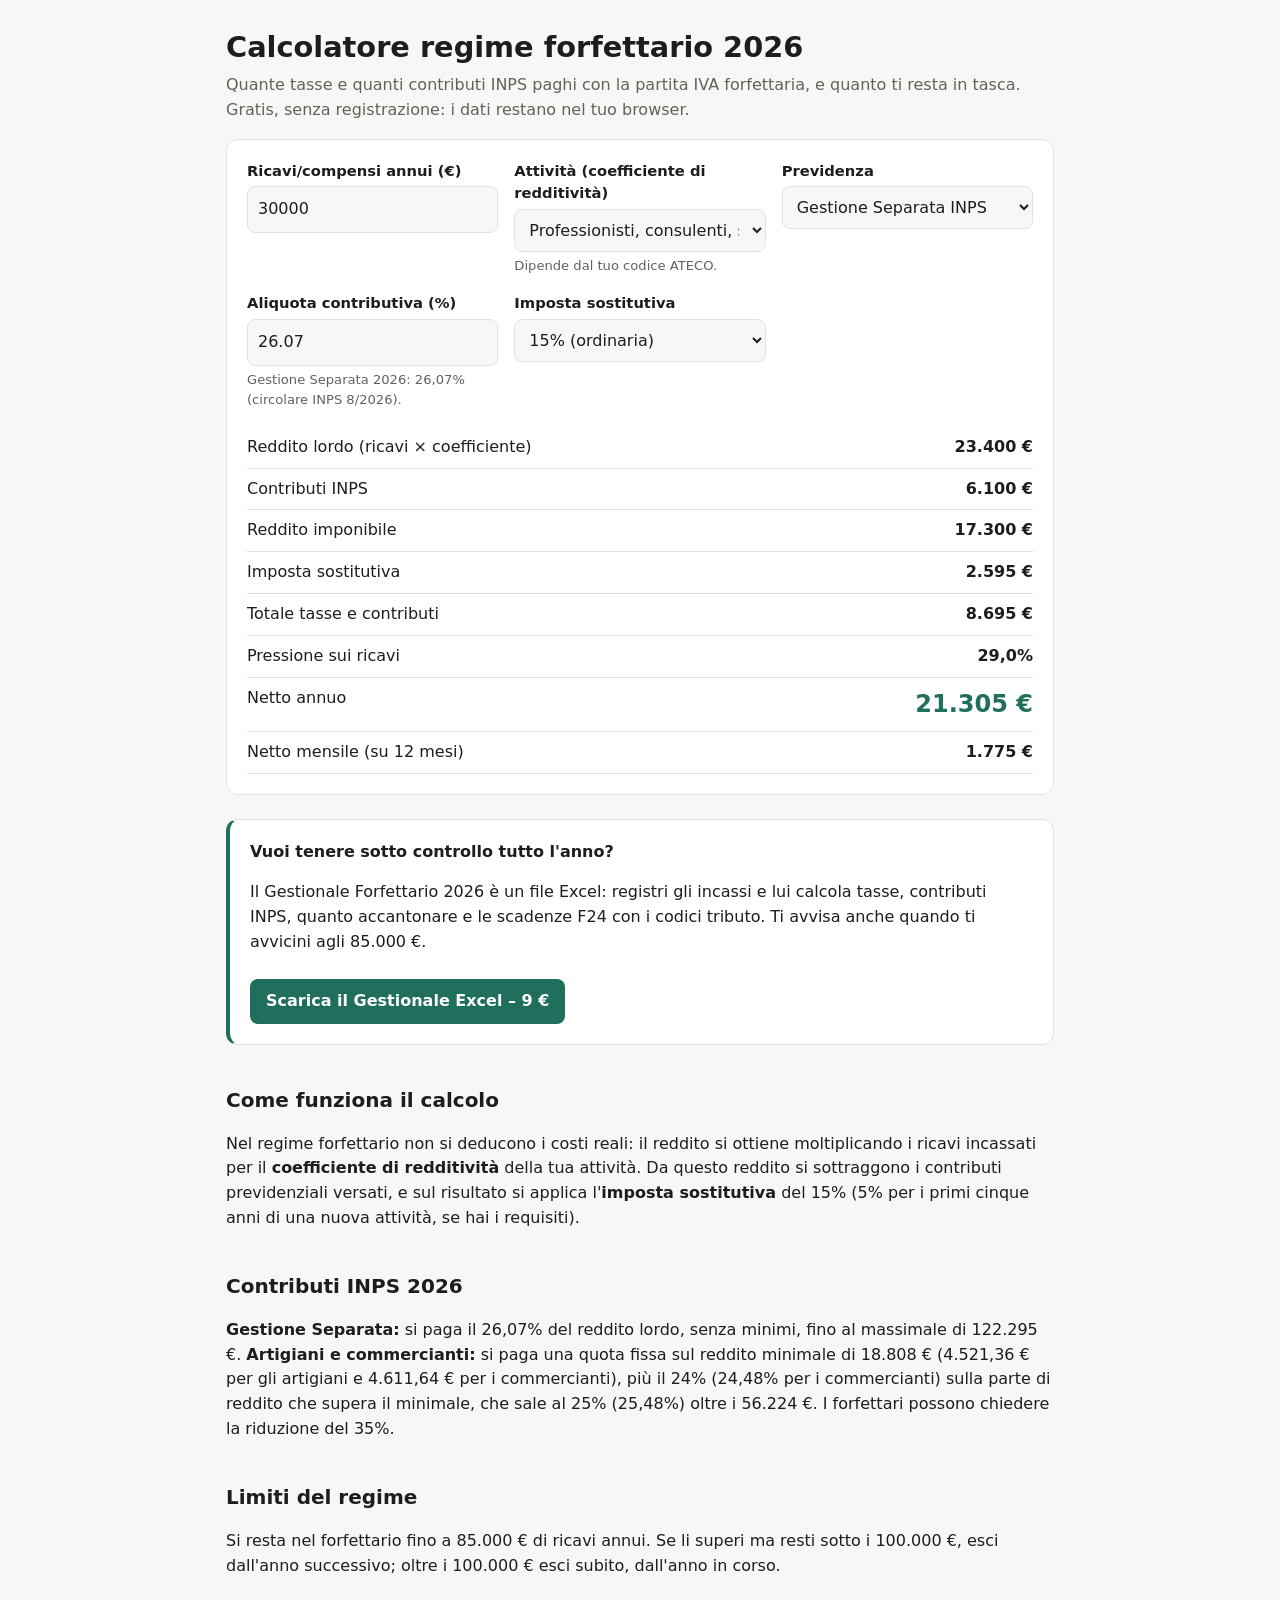
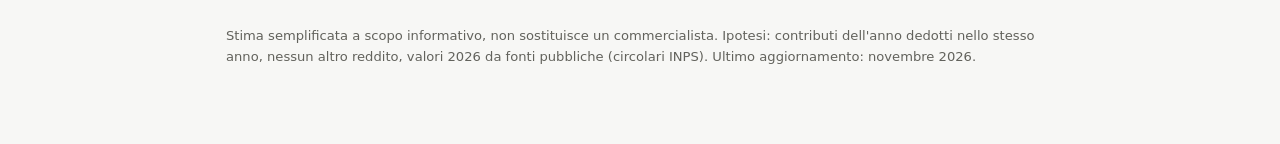
==== index.html @ e67f5d3a "Link al Gestionale Forfettario 2026 su Gumroad" ====
<!doctype html>
<html lang="it">
<head>
<meta charset="utf-8">
<meta name="viewport" content="width=device-width, initial-scale=1">
<title>Calcolatore Regime Forfettario 2026: tasse, INPS e netto</title>
<meta name="description" content="Calcola gratis tasse e contributi INPS nel regime forfettario 2026: imposta sostitutiva 5% o 15%, Gestione Separata, artigiani e commercianti con riduzione 35%, netto mensile.">
<style>
:root{--bg:#f7f7f5;--card:#fff;--ink:#1d1d1b;--mute:#62625c;--line:#e3e3de;--accent:#1f6f5c;--warn:#a5481b}
@media (prefers-color-scheme:dark){:root{--bg:#161615;--card:#20201e;--ink:#ecece8;--mute:#a3a39b;--line:#33332f;--accent:#5cc2a6;--warn:#f0905e}}
*{box-sizing:border-box}
body{margin:0;background:var(--bg);color:var(--ink);font:16px/1.55 system-ui,-apple-system,"Segoe UI",Roboto,sans-serif}
main{max-width:860px;margin:0 auto;padding:24px 16px 64px}
h1{font-size:1.8rem;line-height:1.2;margin:.2em 0 .3em}
h2{font-size:1.25rem;margin:2em 0 .5em}
p.lead{color:var(--mute);margin-top:0}
.card{background:var(--card);border:1px solid var(--line);border-radius:12px;padding:20px}
.grid{display:grid;grid-template-columns:repeat(auto-fit,minmax(240px,1fr));gap:16px}
label{display:block;font-weight:600;font-size:.92rem;margin-bottom:4px}
input,select{width:100%;padding:10px;border:1px solid var(--line);border-radius:8px;background:var(--bg);color:var(--ink);font:inherit}
.check{display:flex;gap:8px;align-items:center;font-weight:400}
.check input{width:auto}
.hint{font-size:.82rem;color:var(--mute);margin-top:4px}
.results{margin-top:16px}
.row{display:flex;justify-content:space-between;padding:8px 0;border-bottom:1px solid var(--line);gap:12px}
.row:last-child{border-bottom:0}
.big{font-size:1.5rem;font-weight:700;color:var(--accent)}
.warn{color:var(--warn);font-weight:600}
.cta{margin-top:24px;border-left:4px solid var(--accent)}
.cta a{display:inline-block;margin-top:8px;background:var(--accent);color:#fff;padding:10px 16px;border-radius:8px;text-decoration:none;font-weight:600}
footer{margin-top:48px;font-size:.82rem;color:var(--mute)}
[hidden]{display:none!important}
</style>
</head>
<body>
<main>
<h1>Calcolatore regime forfettario 2026</h1>
<p class="lead">Quante tasse e quanti contributi INPS paghi con la partita IVA forfettaria, e quanto ti resta in tasca. Gratis, senza registrazione: i dati restano nel tuo browser.</p>

<div class="card">
  <div class="grid">
    <div>
      <label for="ricavi">Ricavi/compensi annui (€)</label>
      <input id="ricavi" type="number" min="0" step="100" value="30000" inputmode="decimal">
    </div>
    <div>
      <label for="coef">Attività (coefficiente di redditività)</label>
      <select id="coef">
        <option value="78" selected>Professionisti, consulenti, sanità, istruzione (78%)</option>
        <option value="67">Altre attività economiche (67%)</option>
        <option value="86">Costruzioni e attività immobiliari (86%)</option>
        <option value="62">Intermediari del commercio (62%)</option>
        <option value="40">Commercio ingrosso/dettaglio, alloggio e ristorazione (40%)</option>
        <option value="54">Commercio ambulante non alimentare (54%)</option>
        <option value="40.01">Commercio ambulante alimentare (40%)</option>
      </select>
      <div class="hint">Dipende dal tuo codice ATECO.</div>
    </div>
    <div>
      <label for="cassa">Previdenza</label>
      <select id="cassa">
        <option value="gs" selected>Gestione Separata INPS</option>
        <option value="art">Artigiani INPS</option>
        <option value="com">Commercianti INPS</option>
        <option value="altra">Cassa professionale (aliquota personalizzata)</option>
      </select>
    </div>
    <div id="boxAliq">
      <label for="aliq">Aliquota contributiva (%)</label>
      <input id="aliq" type="number" min="0" max="40" step="0.01" value="26.07">
      <div class="hint" id="aliqHint"></div>
    </div>
    <div id="boxRid" hidden>
      <label class="check"><input id="rid" type="checkbox"> Riduzione contributiva del 35%</label>
      <div class="hint">Va richiesta all'INPS. Riduce anche la pensione futura.</div>
    </div>
    <div>
      <label for="imp">Imposta sostitutiva</label>
      <select id="imp">
        <option value="15" selected>15% (ordinaria)</option>
        <option value="5">5% (primi 5 anni, nuova attività)</option>
      </select>
    </div>
  </div>

  <div class="results" aria-live="polite">
    <div class="row"><span>Reddito lordo (ricavi × coefficiente)</span><strong id="oLordo"></strong></div>
    <div class="row"><span>Contributi INPS</span><strong id="oContr"></strong></div>
    <div class="row"><span>Reddito imponibile</span><strong id="oImpon"></strong></div>
    <div class="row"><span>Imposta sostitutiva</span><strong id="oImp"></strong></div>
    <div class="row"><span>Totale tasse e contributi</span><strong id="oTot"></strong></div>
    <div class="row"><span>Pressione sui ricavi</span><strong id="oPerc"></strong></div>
    <div class="row"><span>Netto annuo</span><span class="big" id="oNetto"></span></div>
    <div class="row"><span>Netto mensile (su 12 mesi)</span><strong id="oMese"></strong></div>
    <p class="warn" id="oWarn" hidden></p>
  </div>
</div>

<div class="card cta" id="cta" hidden>
  <strong>Vuoi tenere sotto controllo tutto l'anno?</strong>
  <p>Il Gestionale Forfettario 2026 è un file Excel: registri gli incassi e lui calcola tasse, contributi INPS, quanto accantonare e le scadenze F24 con i codici tributo. Ti avvisa anche quando ti avvicini agli 85.000 €.</p>
  <a id="ctaLink" href="#">Scarica il Gestionale Excel – 9 €</a>
</div>

<h2>Come funziona il calcolo</h2>
<p>Nel regime forfettario non si deducono i costi reali: il reddito si ottiene moltiplicando i ricavi incassati per il <strong>coefficiente di redditività</strong> della tua attività. Da questo reddito si sottraggono i contributi previdenziali versati, e sul risultato si applica l'<strong>imposta sostitutiva</strong> del 15% (5% per i primi cinque anni di una nuova attività, se hai i requisiti).</p>
<h2>Contributi INPS 2026</h2>
<p><strong>Gestione Separata:</strong> si paga il 26,07% del reddito lordo, senza minimi, fino al massimale di 122.295 €. <strong>Artigiani e commercianti:</strong> si paga una quota fissa sul reddito minimale di 18.808 € (4.521,36 € per gli artigiani e 4.611,64 € per i commercianti), più il 24% (24,48% per i commercianti) sulla parte di reddito che supera il minimale, che sale al 25% (25,48%) oltre i 56.224 €. I forfettari possono chiedere la riduzione del 35%.</p>
<h2>Limiti del regime</h2>
<p>Si resta nel forfettario fino a 85.000 € di ricavi annui. Se li superi ma resti sotto i 100.000 €, esci dall'anno successivo; oltre i 100.000 € esci subito, dall'anno in corso.</p>

<footer>
<p>Stima semplificata a scopo informativo, non sostituisce un commercialista. Ipotesi: contributi dell'anno dedotti nello stesso anno, nessun altro reddito, valori 2026 da fonti pubbliche (circolari INPS). Ultimo aggiornamento: novembre 2026.</p>
</footer>
</main>
<script>
const MINIMALE = 18808;
const FISSO = {art: 4521.36, com: 4611.64}; // circolare INPS 14/2026
const OLTRE = {art: 0.24, com: 0.2448};    // +1 punto oltre FASCIA
const FASCIA = 56224;
const MASSIMALE = 122295;
const PRODUCT_URL = "https://pizzalover88.gumroad.com/l/gestionale-forfettario-2026";

const $ = id => document.getElementById(id);
const eur = n => n.toLocaleString("it-IT", {style: "currency", currency: "EUR", maximumFractionDigits: 0});

function contributi(lordo, cassa) {
  if (cassa === "art" || cassa === "com") {
    const base = Math.min(lordo, MASSIMALE);
    let c = FISSO[cassa]
      + Math.max(0, Math.min(base, FASCIA) - MINIMALE) * OLTRE[cassa]
      + Math.max(0, base - FASCIA) * (OLTRE[cassa] + 0.01);
    if ($("rid").checked) c *= 0.65;
    return c;
  }
  const aliq = Math.max(0, parseFloat($("aliq").value) || 0);
  const base = cassa === "gs" ? Math.min(lordo, MASSIMALE) : lordo;
  return base * aliq / 100;
}

function calcola() {
  const ricavi = Math.max(0, parseFloat($("ricavi").value) || 0);
  const coef = Math.floor(parseFloat($("coef").value)) / 100;
  const cassa = $("cassa").value;
  const fissa = cassa === "art" || cassa === "com";
  $("boxAliq").hidden = fissa;
  $("boxRid").hidden = !fissa;
  $("aliqHint").textContent = cassa === "gs"
    ? "Gestione Separata 2026: 26,07% (circolare INPS 8/2026)."
    : "Inserisci l'aliquota della tua cassa (es. Inarcassa, Cassa Forense).";

  const lordo = ricavi * coef;
  const contr = contributi(lordo, cassa);
  const impon = Math.max(0, lordo - contr);
  const imp = impon * parseFloat($("imp").value) / 100;
  const tot = contr + imp;
  const netto = ricavi - tot;

  $("oLordo").textContent = eur(lordo);
  $("oContr").textContent = eur(contr);
  $("oImpon").textContent = eur(impon);
  $("oImp").textContent = eur(imp);
  $("oTot").textContent = eur(tot);
  $("oPerc").textContent = ricavi ? (tot / ricavi * 100).toFixed(1).replace(".", ",") + "%" : "-";
  $("oNetto").textContent = eur(netto);
  $("oMese").textContent = eur(netto / 12);

  const w = $("oWarn");
  if (ricavi > 100000) { w.hidden = false; w.textContent = "Oltre 100.000 € esci dal forfettario già nell'anno in corso."; }
  else if (ricavi > 85000) { w.hidden = false; w.textContent = "Oltre 85.000 € esci dal forfettario dall'anno prossimo."; }
  else if (fissa && lordo < MINIMALE) { w.hidden = false; w.textContent = "Il tuo reddito è sotto il minimale: paghi comunque la quota fissa."; }
  else w.hidden = true;
}

if (PRODUCT_URL) { $("cta").hidden = false; $("ctaLink").href = PRODUCT_URL; }
document.querySelectorAll("input,select").forEach(el => el.addEventListener("input", calcola));
calcola();
</script>
</body>
</html>
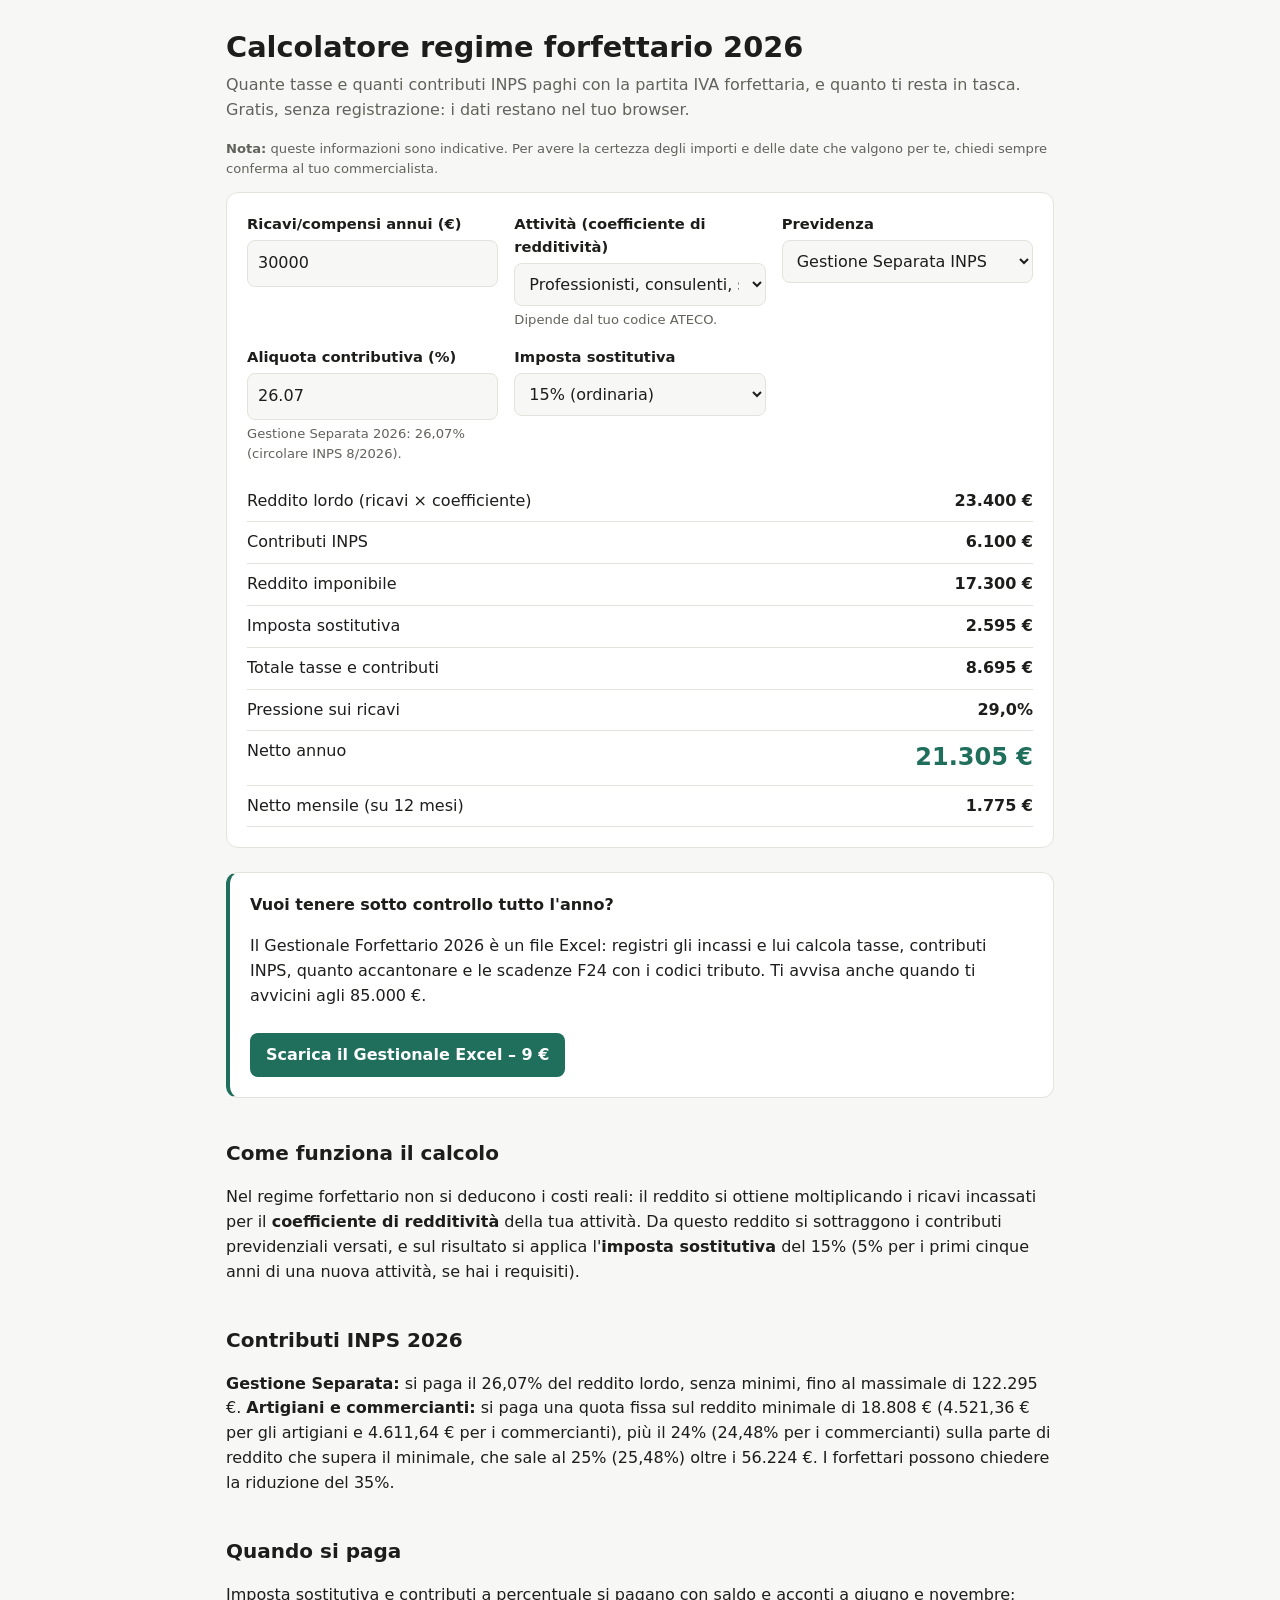
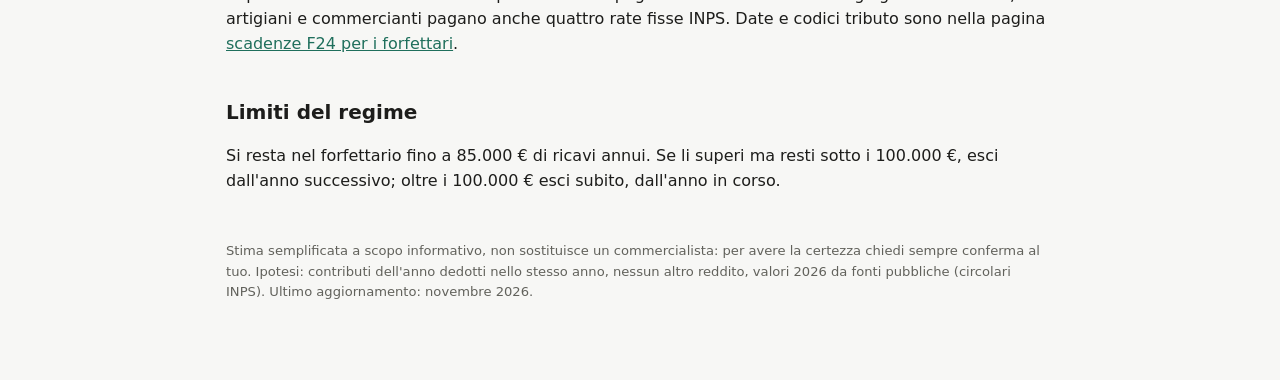
==== commit c0ef0b84: "Pagina scadenze F24 forfettari, sitemap, CSS condiviso, disclaimer commercialista" ====
--- a/index.html
+++ b/index.html
@@ -3,40 +3,18 @@
 <head>
 <meta charset="utf-8">
 <meta name="viewport" content="width=device-width, initial-scale=1">
+<meta name="google-site-verification" content="VOqdcuAzmQlsc1nPRte6JxUes9qa5OdFisvfDTQdSsM" />
 <title>Calcolatore Regime Forfettario 2026: tasse, INPS e netto</title>
 <meta name="description" content="Calcola gratis tasse e contributi INPS nel regime forfettario 2026: imposta sostitutiva 5% o 15%, Gestione Separata, artigiani e commercianti con riduzione 35%, netto mensile.">
-<style>
-:root{--bg:#f7f7f5;--card:#fff;--ink:#1d1d1b;--mute:#62625c;--line:#e3e3de;--accent:#1f6f5c;--warn:#a5481b}
-@media (prefers-color-scheme:dark){:root{--bg:#161615;--card:#20201e;--ink:#ecece8;--mute:#a3a39b;--line:#33332f;--accent:#5cc2a6;--warn:#f0905e}}
-*{box-sizing:border-box}
-body{margin:0;background:var(--bg);color:var(--ink);font:16px/1.55 system-ui,-apple-system,"Segoe UI",Roboto,sans-serif}
-main{max-width:860px;margin:0 auto;padding:24px 16px 64px}
-h1{font-size:1.8rem;line-height:1.2;margin:.2em 0 .3em}
-h2{font-size:1.25rem;margin:2em 0 .5em}
-p.lead{color:var(--mute);margin-top:0}
-.card{background:var(--card);border:1px solid var(--line);border-radius:12px;padding:20px}
-.grid{display:grid;grid-template-columns:repeat(auto-fit,minmax(240px,1fr));gap:16px}
-label{display:block;font-weight:600;font-size:.92rem;margin-bottom:4px}
-input,select{width:100%;padding:10px;border:1px solid var(--line);border-radius:8px;background:var(--bg);color:var(--ink);font:inherit}
-.check{display:flex;gap:8px;align-items:center;font-weight:400}
-.check input{width:auto}
-.hint{font-size:.82rem;color:var(--mute);margin-top:4px}
-.results{margin-top:16px}
-.row{display:flex;justify-content:space-between;padding:8px 0;border-bottom:1px solid var(--line);gap:12px}
-.row:last-child{border-bottom:0}
-.big{font-size:1.5rem;font-weight:700;color:var(--accent)}
-.warn{color:var(--warn);font-weight:600}
-.cta{margin-top:24px;border-left:4px solid var(--accent)}
-.cta a{display:inline-block;margin-top:8px;background:var(--accent);color:#fff;padding:10px 16px;border-radius:8px;text-decoration:none;font-weight:600}
-footer{margin-top:48px;font-size:.82rem;color:var(--mute)}
-[hidden]{display:none!important}
-</style>
+<link rel="stylesheet" href="style.css">
+<link rel="canonical" href="https://domdin89.github.io/forfettario/">
 </head>
 <body>
 <main>
 <h1>Calcolatore regime forfettario 2026</h1>
 <p class="lead">Quante tasse e quanti contributi INPS paghi con la partita IVA forfettaria, e quanto ti resta in tasca. Gratis, senza registrazione: i dati restano nel tuo browser.</p>
 
+<p class="hint"><strong>Nota:</strong> queste informazioni sono indicative. Per avere la certezza degli importi e delle date che valgono per te, chiedi sempre conferma al tuo commercialista.</p>
 <div class="card">
   <div class="grid">
     <div>
@@ -106,11 +84,13 @@
 <p>Nel regime forfettario non si deducono i costi reali: il reddito si ottiene moltiplicando i ricavi incassati per il <strong>coefficiente di redditività</strong> della tua attività. Da questo reddito si sottraggono i contributi previdenziali versati, e sul risultato si applica l'<strong>imposta sostitutiva</strong> del 15% (5% per i primi cinque anni di una nuova attività, se hai i requisiti).</p>
 <h2>Contributi INPS 2026</h2>
 <p><strong>Gestione Separata:</strong> si paga il 26,07% del reddito lordo, senza minimi, fino al massimale di 122.295 €. <strong>Artigiani e commercianti:</strong> si paga una quota fissa sul reddito minimale di 18.808 € (4.521,36 € per gli artigiani e 4.611,64 € per i commercianti), più il 24% (24,48% per i commercianti) sulla parte di reddito che supera il minimale, che sale al 25% (25,48%) oltre i 56.224 €. I forfettari possono chiedere la riduzione del 35%.</p>
+<h2>Quando si paga</h2>
+<p>Imposta sostitutiva e contributi a percentuale si pagano con saldo e acconti a giugno e novembre; artigiani e commercianti pagano anche quattro rate fisse INPS. Date e codici tributo sono nella pagina <a href="scadenze-f24-forfettario.html">scadenze F24 per i forfettari</a>.</p>
 <h2>Limiti del regime</h2>
 <p>Si resta nel forfettario fino a 85.000 € di ricavi annui. Se li superi ma resti sotto i 100.000 €, esci dall'anno successivo; oltre i 100.000 € esci subito, dall'anno in corso.</p>
 
 <footer>
-<p>Stima semplificata a scopo informativo, non sostituisce un commercialista. Ipotesi: contributi dell'anno dedotti nello stesso anno, nessun altro reddito, valori 2026 da fonti pubbliche (circolari INPS). Ultimo aggiornamento: novembre 2026.</p>
+<p>Stima semplificata a scopo informativo, non sostituisce un commercialista: per avere la certezza chiedi sempre conferma al tuo. Ipotesi: contributi dell'anno dedotti nello stesso anno, nessun altro reddito, valori 2026 da fonti pubbliche (circolari INPS). Ultimo aggiornamento: novembre 2026.</p>
 </footer>
 </main>
 <script>
@@ -119,7 +99,7 @@
 const OLTRE = {art: 0.24, com: 0.2448};    // +1 punto oltre FASCIA
 const FASCIA = 56224;
 const MASSIMALE = 122295;
-const PRODUCT_URL = "https://pizzalover88.gumroad.com/l/gestionale-forfettario-2026";
+const PRODUCT_URL = "https://forfettariofacile.gumroad.com/l/gestionale-forfettario-2026";
 
 const $ = id => document.getElementById(id);
 const eur = n => n.toLocaleString("it-IT", {style: "currency", currency: "EUR", maximumFractionDigits: 0});
--- a/style.css
+++ b/style.css
@@ -0,0 +1,32 @@
+:root{--bg:#f7f7f5;--card:#fff;--ink:#1d1d1b;--mute:#62625c;--line:#e3e3de;--accent:#1f6f5c;--warn:#a5481b}
+@media (prefers-color-scheme:dark){:root{--bg:#161615;--card:#20201e;--ink:#ecece8;--mute:#a3a39b;--line:#33332f;--accent:#5cc2a6;--warn:#f0905e}}
+*{box-sizing:border-box}
+body{margin:0;background:var(--bg);color:var(--ink);font:16px/1.55 system-ui,-apple-system,"Segoe UI",Roboto,sans-serif}
+main{max-width:860px;margin:0 auto;padding:24px 16px 64px}
+h1{font-size:1.8rem;line-height:1.2;margin:.2em 0 .3em}
+h2{font-size:1.25rem;margin:2em 0 .5em}
+p.lead{color:var(--mute);margin-top:0}
+.card{background:var(--card);border:1px solid var(--line);border-radius:12px;padding:20px}
+.grid{display:grid;grid-template-columns:repeat(auto-fit,minmax(240px,1fr));gap:16px}
+label{display:block;font-weight:600;font-size:.92rem;margin-bottom:4px}
+input,select{width:100%;padding:10px;border:1px solid var(--line);border-radius:8px;background:var(--bg);color:var(--ink);font:inherit}
+.check{display:flex;gap:8px;align-items:center;font-weight:400}
+.check input{width:auto}
+.hint{font-size:.82rem;color:var(--mute);margin-top:4px}
+.results{margin-top:16px}
+.row{display:flex;justify-content:space-between;padding:8px 0;border-bottom:1px solid var(--line);gap:12px}
+.row:last-child{border-bottom:0}
+.big{font-size:1.5rem;font-weight:700;color:var(--accent)}
+.warn{color:var(--warn);font-weight:600}
+.cta{margin-top:24px;border-left:4px solid var(--accent)}
+.cta a{display:inline-block;margin-top:8px;background:var(--accent);color:#fff;padding:10px 16px;border-radius:8px;text-decoration:none;font-weight:600}
+footer{margin-top:48px;font-size:.82rem;color:var(--mute)}
+[hidden]{display:none!important}
+nav{font-size:.9rem;margin-bottom:8px}
+nav a,p a,li a,td a{color:var(--accent)}
+.table{width:100%;overflow-x:auto}
+table{width:100%;border-collapse:collapse;font-size:.93rem}
+th,td{text-align:left;padding:8px 6px;border-bottom:1px solid var(--line);vertical-align:top}
+th{font-size:.82rem;color:var(--mute);font-weight:600}
+td.d{white-space:nowrap;font-weight:600}
+code{font-size:.88em;background:var(--bg);border:1px solid var(--line);border-radius:4px;padding:0 4px}
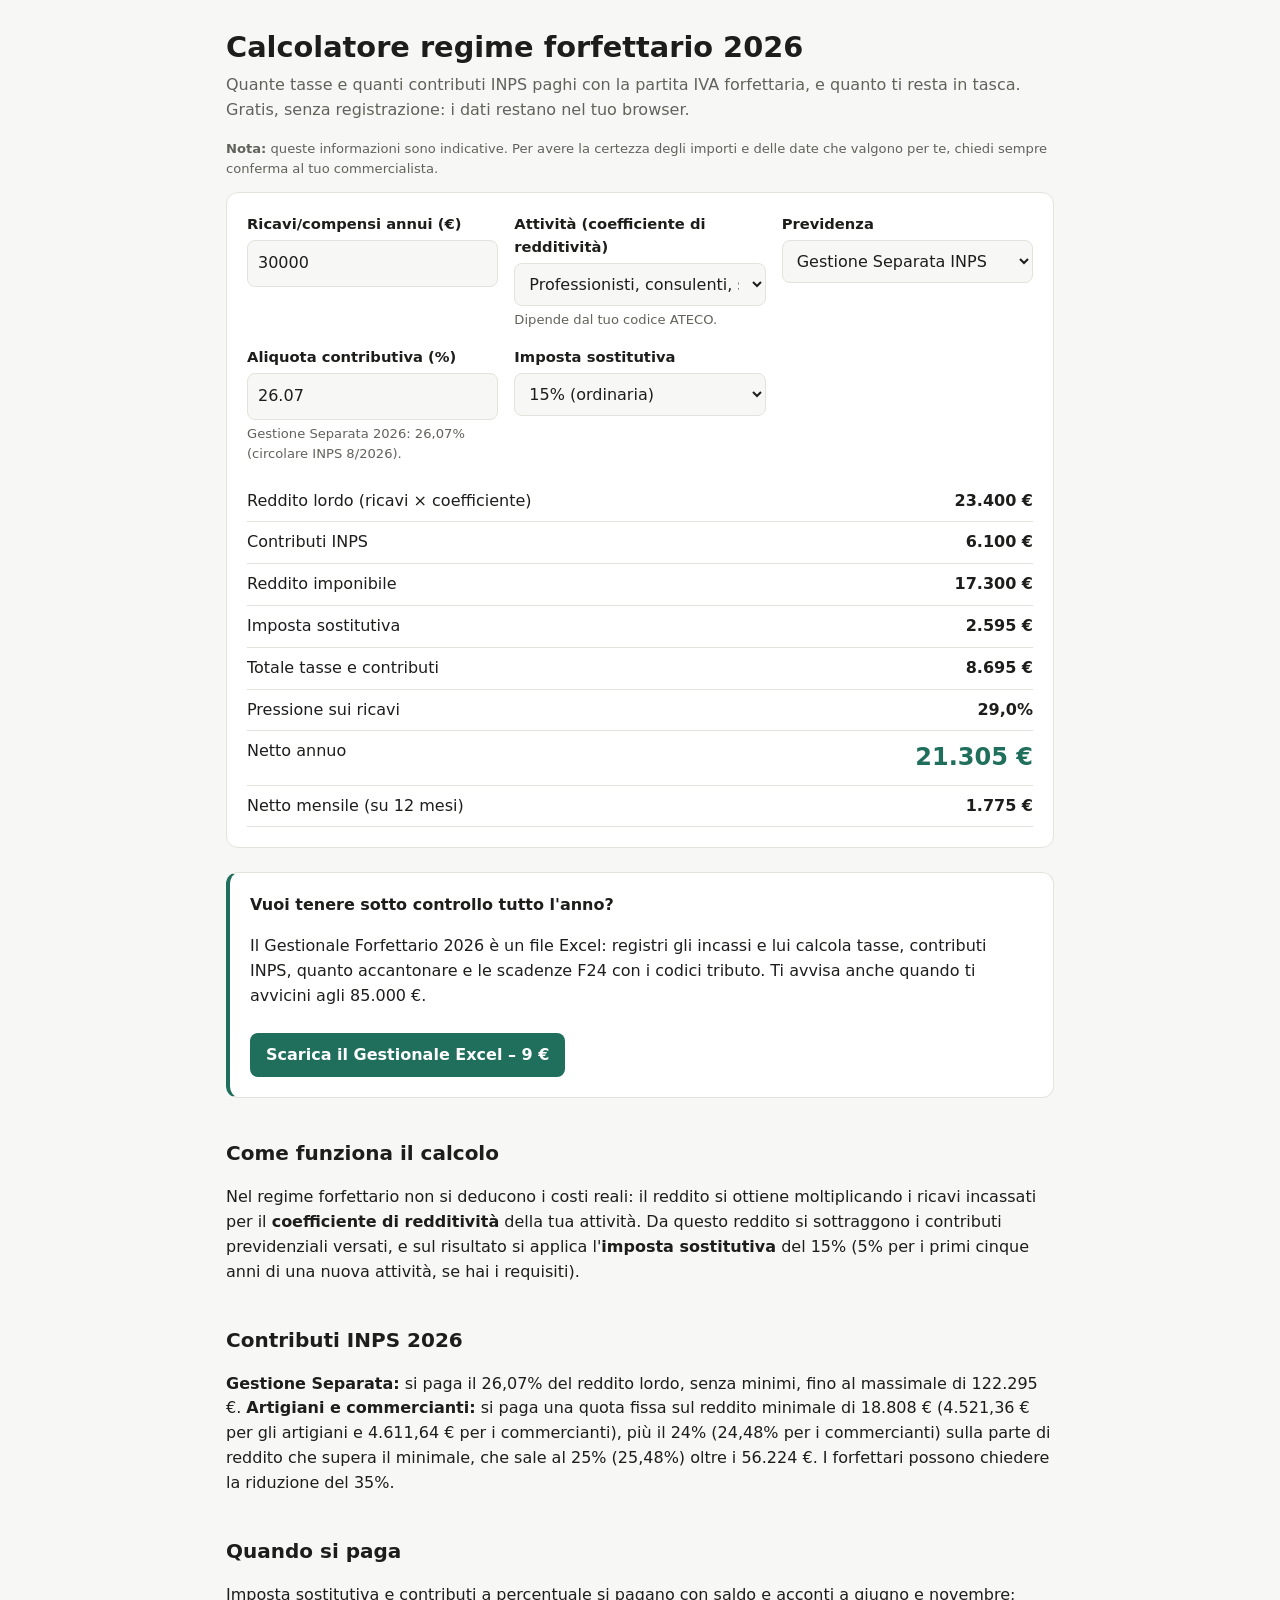
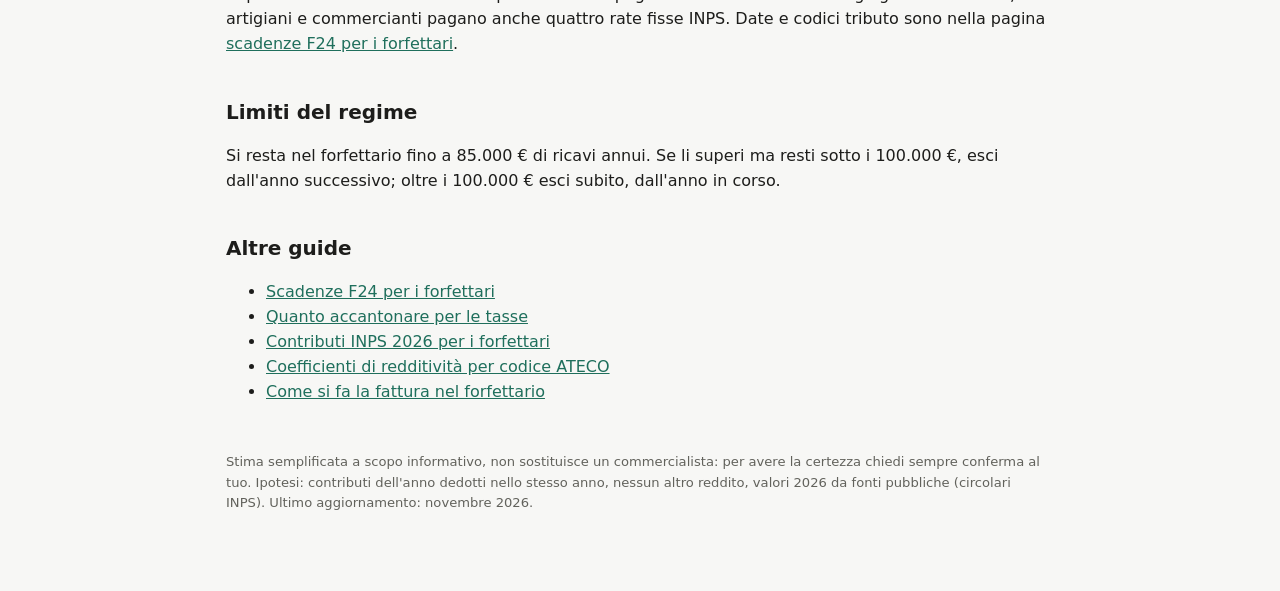
==== commit c0f33786: "Guide: quanto accantonare, contributi INPS 2026, coefficienti ATECO, fattura forfettario; elenco gui" ====
--- a/index.html
+++ b/index.html
@@ -89,6 +89,17 @@
 <h2>Limiti del regime</h2>
 <p>Si resta nel forfettario fino a 85.000 € di ricavi annui. Se li superi ma resti sotto i 100.000 €, esci dall'anno successivo; oltre i 100.000 € esci subito, dall'anno in corso.</p>
 
+<!-- guide -->
+<h2>Altre guide</h2>
+<ul>
+<li><a href="scadenze-f24-forfettario.html">Scadenze F24 per i forfettari</a></li>
+<li><a href="quanto-accantonare-forfettario.html">Quanto accantonare per le tasse</a></li>
+<li><a href="contributi-inps-forfettario-2026.html">Contributi INPS 2026 per i forfettari</a></li>
+<li><a href="coefficienti-redditivita-ateco.html">Coefficienti di redditività per codice ATECO</a></li>
+<li><a href="fattura-regime-forfettario.html">Come si fa la fattura nel forfettario</a></li>
+</ul>
+<!-- /guide -->
+
 <footer>
 <p>Stima semplificata a scopo informativo, non sostituisce un commercialista: per avere la certezza chiedi sempre conferma al tuo. Ipotesi: contributi dell'anno dedotti nello stesso anno, nessun altro reddito, valori 2026 da fonti pubbliche (circolari INPS). Ultimo aggiornamento: novembre 2026.</p>
 </footer>
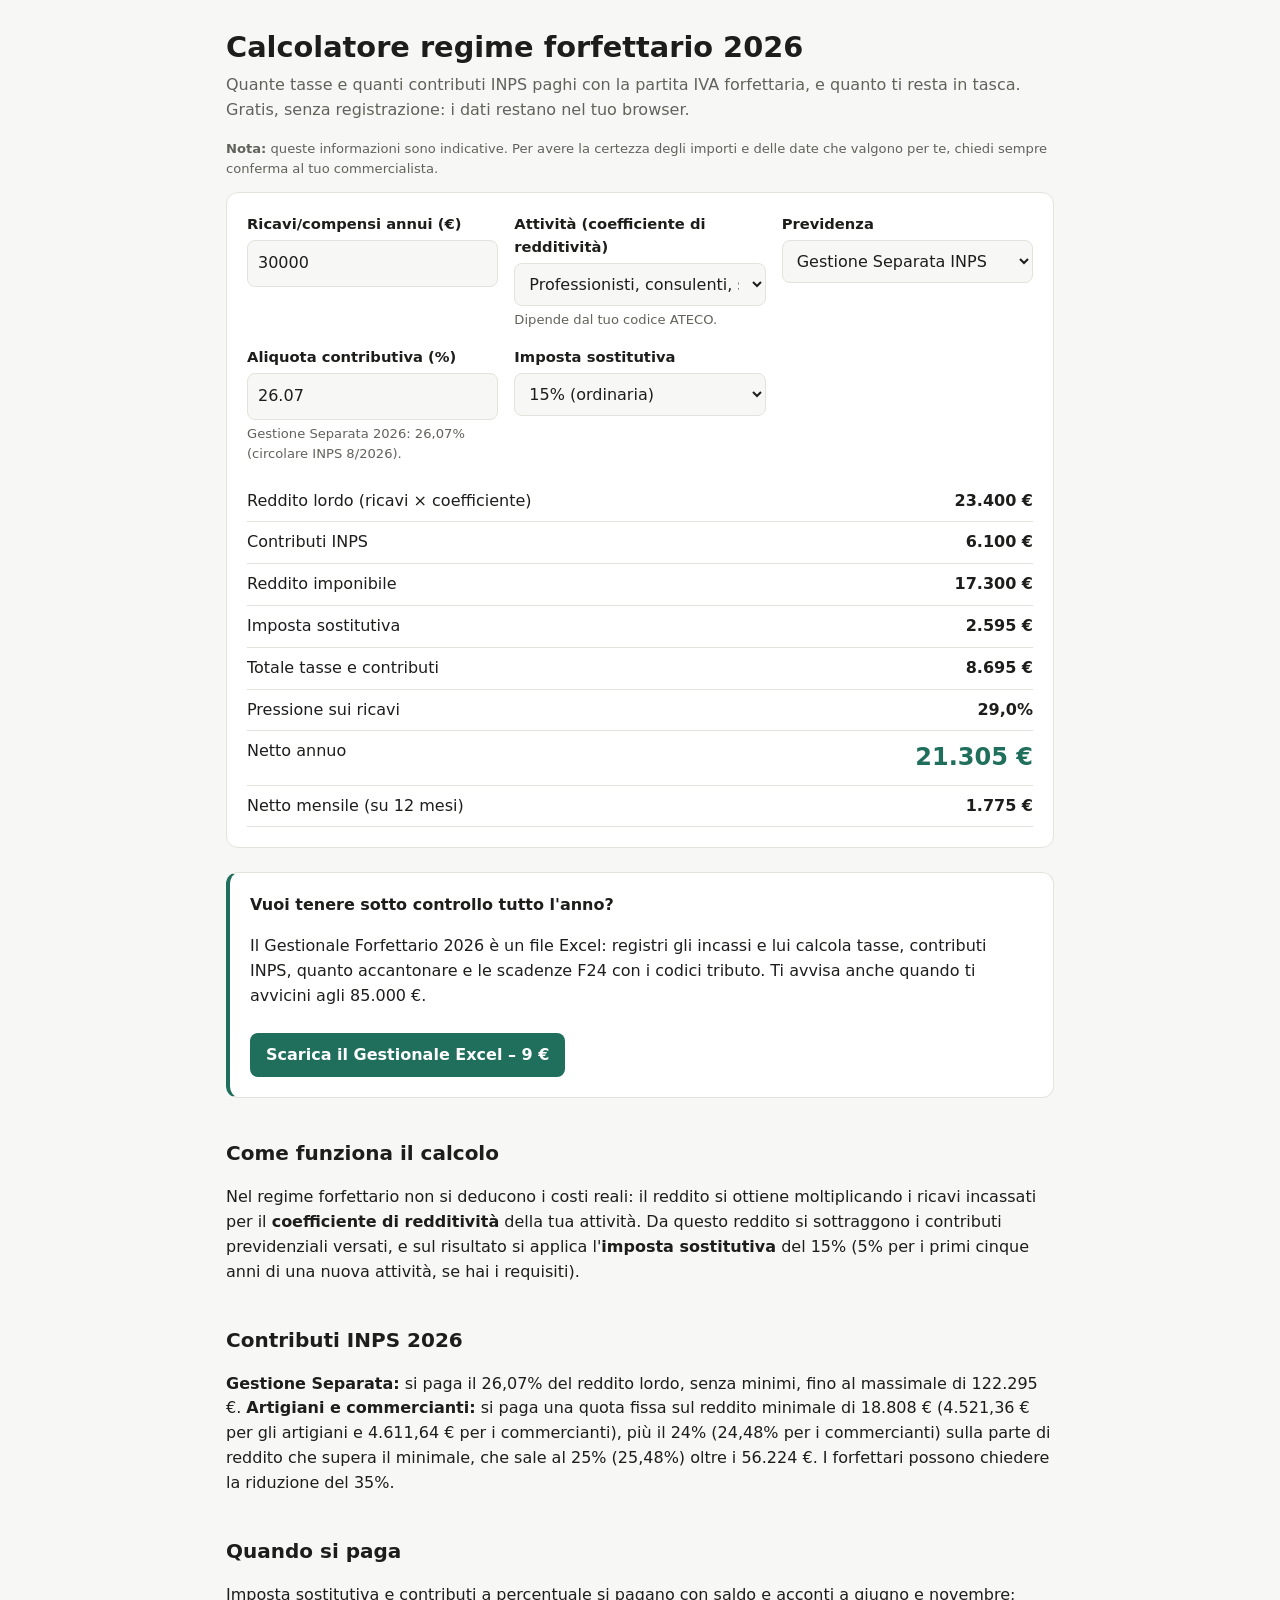
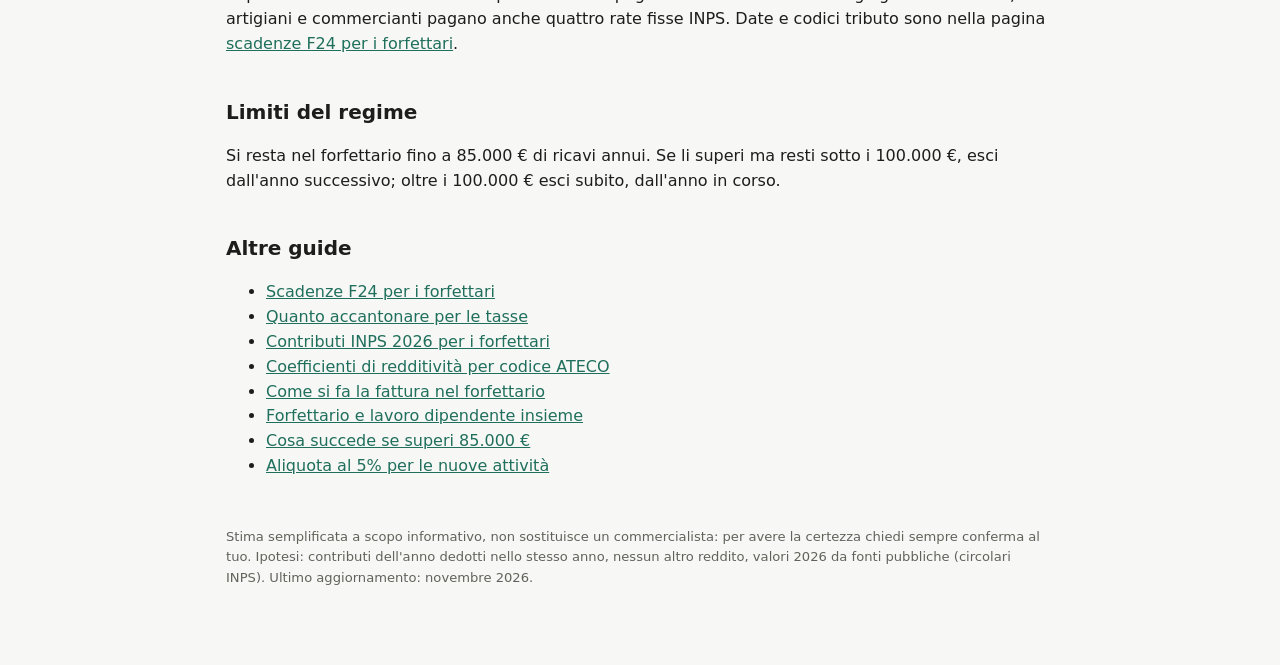
==== commit 9111afad: "Guide: forfettario e lavoro dipendente, superare 85.000 euro, aliquota 5%; elenchi e sitemap" ====
--- a/index.html
+++ b/index.html
@@ -97,6 +97,9 @@
 <li><a href="contributi-inps-forfettario-2026.html">Contributi INPS 2026 per i forfettari</a></li>
 <li><a href="coefficienti-redditivita-ateco.html">Coefficienti di redditività per codice ATECO</a></li>
 <li><a href="fattura-regime-forfettario.html">Come si fa la fattura nel forfettario</a></li>
+<li><a href="forfettario-lavoro-dipendente.html">Forfettario e lavoro dipendente insieme</a></li>
+<li><a href="superare-85000-euro-forfettario.html">Cosa succede se superi 85.000 €</a></li>
+<li><a href="aliquota-5-per-cento-forfettario.html">Aliquota al 5% per le nuove attività</a></li>
 </ul>
 <!-- /guide -->
 
@@ -167,5 +170,6 @@
 document.querySelectorAll("input,select").forEach(el => el.addEventListener("input", calcola));
 calcola();
 </script>
+<script data-goatcounter="https://forfettariofacile.goatcounter.com/count" async src="https://gc.zgo.at/count.js"></script>
 </body>
 </html>
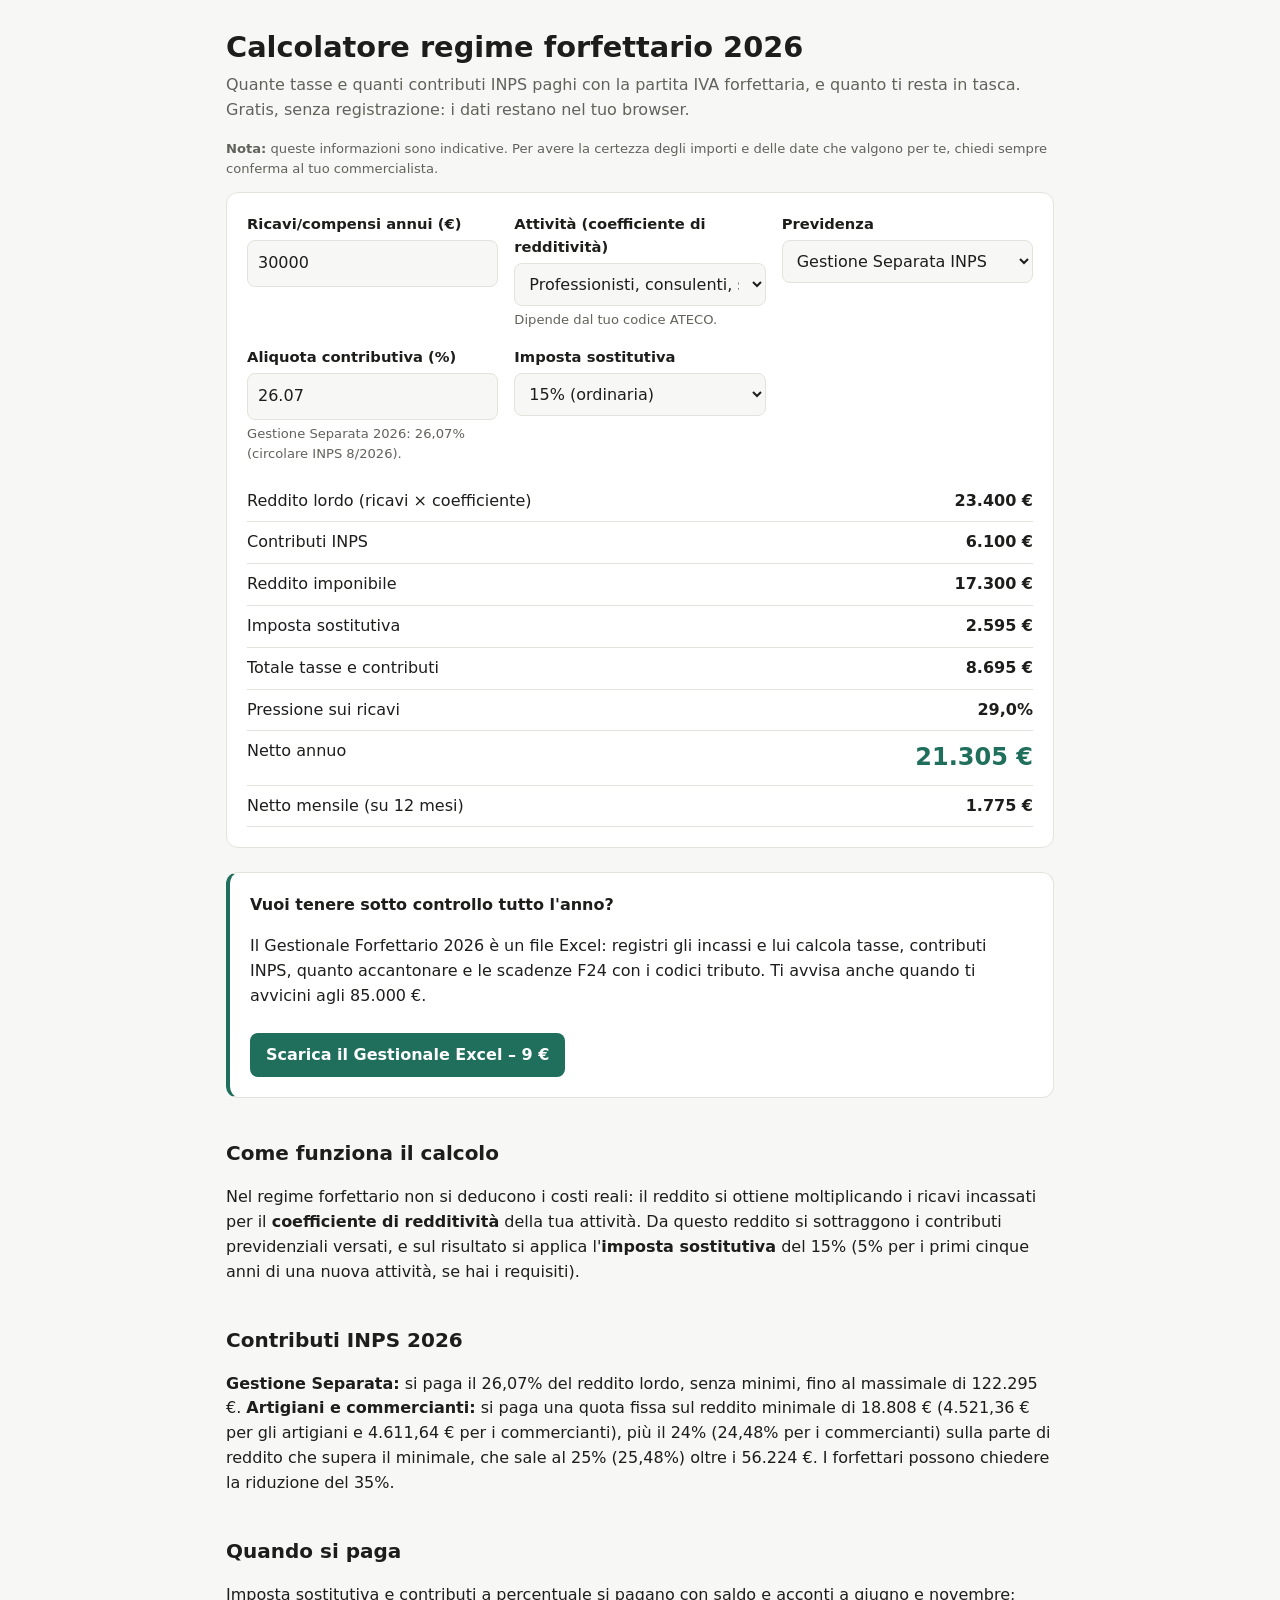
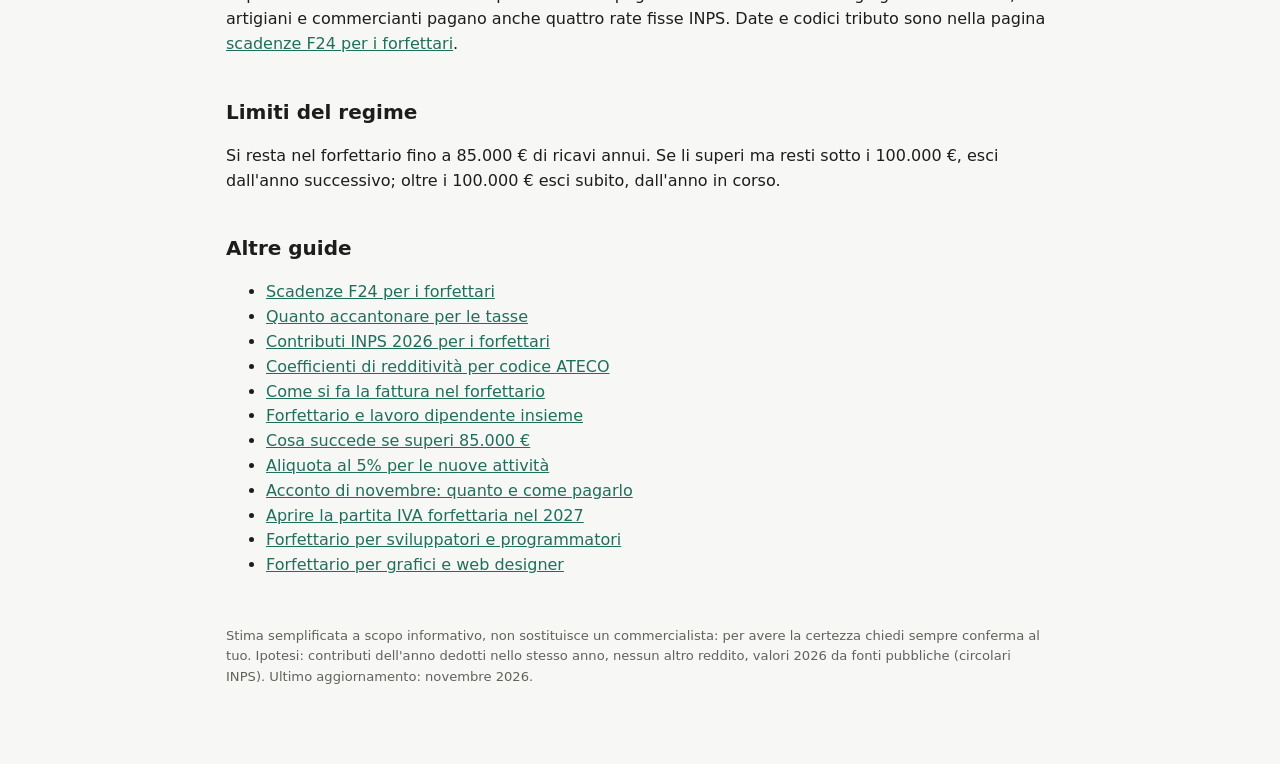
==== commit ac09e5a6: "Guide: acconto di novembre, aprire partita IVA 2027, sviluppatori, grafici; elenchi e sitemap" ====
--- a/index.html
+++ b/index.html
@@ -100,6 +100,10 @@
 <li><a href="forfettario-lavoro-dipendente.html">Forfettario e lavoro dipendente insieme</a></li>
 <li><a href="superare-85000-euro-forfettario.html">Cosa succede se superi 85.000 €</a></li>
 <li><a href="aliquota-5-per-cento-forfettario.html">Aliquota al 5% per le nuove attività</a></li>
+<li><a href="acconto-novembre-forfettario.html">Acconto di novembre: quanto e come pagarlo</a></li>
+<li><a href="aprire-partita-iva-forfettaria-2027.html">Aprire la partita IVA forfettaria nel 2027</a></li>
+<li><a href="forfettario-sviluppatore-software.html">Forfettario per sviluppatori e programmatori</a></li>
+<li><a href="forfettario-grafico-web-designer.html">Forfettario per grafici e web designer</a></li>
 </ul>
 <!-- /guide -->
 
